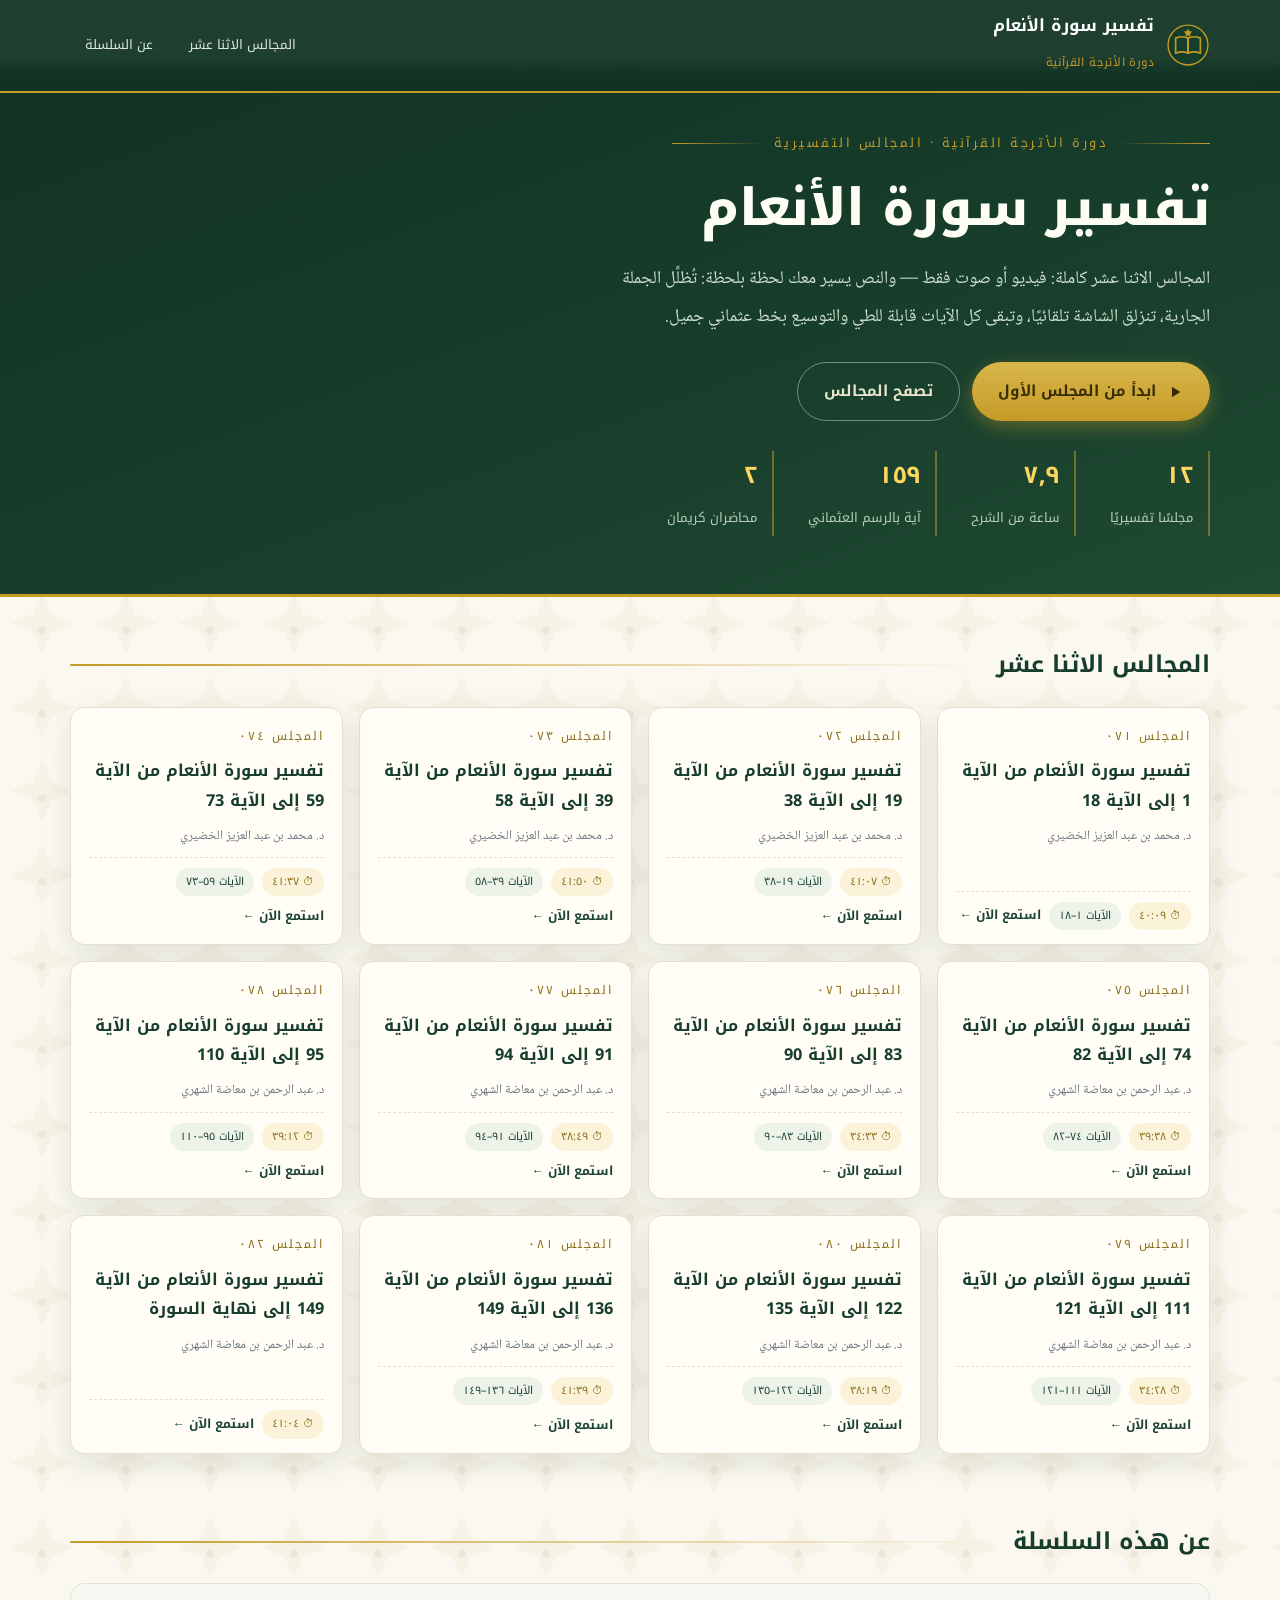
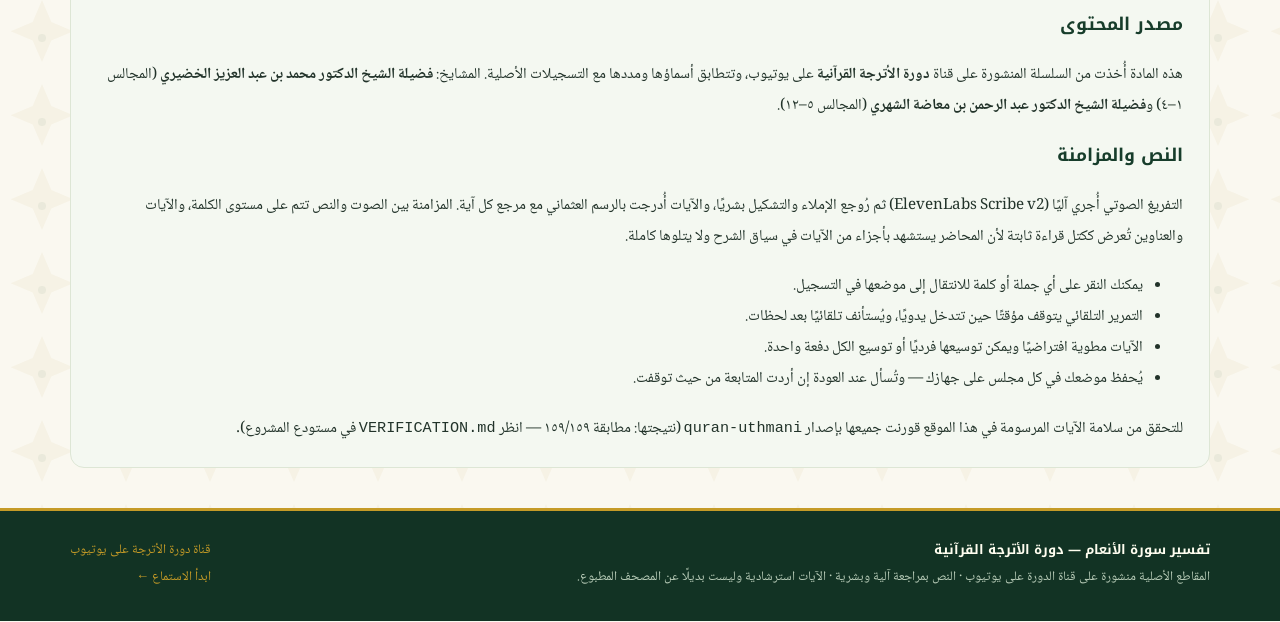
==== index.html @ 0b8e6692 "tafseer-al-anam: synced tafsir site (12 lectures, Arabic, Uthmani verses)" ====
<!DOCTYPE html>
<html lang="ar" dir="rtl">
<head>
<meta charset="UTF-8">
<meta name="viewport" content="width=device-width, initial-scale=1">
<title>تفسير سورة الأنعام | دورة الأترجة القرآنية</title>
<meta name="description" content="المجالس التفسيرية الاثنا عشر لسورة الأنعام من دورة الأترجة القرآنية: استمع وشاهد مع نص متزامن يُظلِّل الآية والجملة الجارية، وآيات قابلة للطي بالرسم العثماني.">
<link rel="icon" type="image/svg+xml" href="favicon.svg">
<link rel="preconnect" href="https://fonts.googleapis.com">
<link rel="preconnect" href="https://fonts.gstatic.com" crossorigin>
<link href="https://fonts.googleapis.com/css2?family=Amiri:wght@400;700&family=Noto+Kufi+Arabic:wght@400;500;600;700&family=Noto+Naskh+Arabic:wght@400;500;600;700&display=swap" rel="stylesheet">
<link rel="stylesheet" href="assets/css/style.css?v=3">
</head>
<body>

<header class="topbar">
  <div class="container">
    <a class="brand" href="index.html" aria-label="تفسير سورة الأنعام — الرئيسية">
      <svg viewBox="0 0 64 64" role="img" aria-hidden="true"><circle cx="32" cy="32" r="30" fill="#173d2b"/><circle cx="32" cy="32" r="29" fill="none" stroke="#c59b27" stroke-width="2"/><g fill="none" stroke="#c59b27" stroke-width="2.4" stroke-linecap="round" stroke-linejoin="round"><path d="M14 22c6-2.6 12-2.6 18 0v22c-6-2.6-12-2.6-18 0z"/><path d="M50 22c-6-2.6-12-2.6-18 0v22c6-2.6 12-2.6 18 0z"/><path d="M32 22v22"/></g><path d="M32 8l1.9 3.9 4.3.6-3.1 3 .7 4.3-3.8-2-3.8 2 .7-4.3-3.1-3 4.3-.6z" fill="#c59b27"/></svg>
      <span>
        <span class="series">تفسير سورة الأنعام</span><br>
        <span class="channel">دورة الأترجة القرآنية</span>
      </span>
    </a>
    <nav aria-label="التنقل">
      <a class="toplink" href="#lectures">المجالس الاثنا عشر</a>
      <a class="toplink hide-sm" href="#about">عن السلسلة</a>
    </nav>
  </div>
</header>

<section class="hero">
  <div class="container">
    <div class="kicker">دورة الأترجة القرآنية · المجالس التفسيرية</div>
    <h1 class="hero-title">تفسير سورة الأنعام</h1>
    <p class="hero-sub">المجالس الاثنا عشر كاملة: فيديو أو صوت فقط — والنص يسير معك لحظة بلحظة: تُظلَّل الجملة الجارية، تنزلق الشاشة تلقائيًا، وتبقى كل الآيات قابلة للطي والتوسيع بخط عثماني جميل.</p>
    <div class="hero-cta">
      <a class="btn btn-gold" href="watch.html?id=071">
        <svg width="18" height="18" viewBox="0 0 24 24" fill="currentColor" aria-hidden="true"><path d="M8 5v14l11-7z"/></svg>
        ابدأ من المجلس الأول
      </a>
      <a class="btn btn-ghost" href="#lectures">تصفح المجالس</a>
    </div>
    <div class="stats" aria-label="إحصائيات السلسلة">
      <div class="stat"><b>١٢</b><span>مجلسًا تفسيريًا</span></div>
      <div class="stat"><b>٧٫٩</b><span>ساعة من الشرح</span></div>
      <div class="stat"><b>١٥٩</b><span>آية بالرسم العثماني</span></div>
      <div class="stat"><b>٢</b><span>محاضران كريمان</span></div>
    </div>
  </div>
</section>

<main class="container">
  <div class="section-title" id="lectures"><h2>المجالس الاثنا عشر</h2><div class="rule"></div></div>
  <div class="cards" id="cards" aria-live="polite"><!-- تُملأ من index.json --></div>

  <div class="section-title" id="about"><h2>عن هذه السلسلة</h2><div class="rule"></div></div>
  <div class="about">
    <h3>مصدر المحتوى</h3>
    <p>هذه المادة أُخذت من السلسلة المنشورة على قناة <strong>دورة الأترجة القرآنية</strong> على يوتيوب، وتتطابق أسماؤها ومددها مع التسجيلات الأصلية. المشايخ: <strong>فضيلة الشيخ الدكتور محمد بن عبد العزيز الخضيري</strong> (المجالس ١–٤) و<strong>فضيلة الشيخ الدكتور عبد الرحمن بن معاضة الشهري</strong> (المجالس ٥–١٢).</p>
    <h3>النص والمزامنة</h3>
    <p>التفريغ الصوتي أُجري آليًا (ElevenLabs Scribe v2) ثم رُوجع الإملاء والتشكيل بشريًا، والآيات أُدرجت بالرسم العثماني مع مرجع كل آية. المزامنة بين الصوت والنص تتم على مستوى الكلمة، والآيات والعناوين تُعرض ككتل قراءة ثابتة لأن المحاضر يستشهد بأجزاء من الآيات في سياق الشرح ولا يتلوها كاملة.</p>
    <ul>
      <li>يمكنك النقر على أي جملة أو كلمة للانتقال إلى موضعها في التسجيل.</li>
      <li>التمرير التلقائي يتوقف مؤقتًا حين تتدخل يدويًا، ويُستأنف تلقائيًا بعد لحظات.</li>
      <li>الآيات مطوية افتراضيًا ويمكن توسيعها فرديًا أو توسيع الكل دفعة واحدة.</li>
      <li>يُحفظ موضعك في كل مجلس على جهازك — وتُسأل عند العودة إن أردت المتابعة من حيث توقفت.</li>
    </ul>
    <p style="margin-bottom:0">للتحقق من سلامة الآيات المرسومة في هذا الموقع قورنت جميعها بإصدار <code>quran-uthmani</code> (نتيجتها: مطابقة ١٥٩/١٥٩ — انظر <code>VERIFICATION.md</code> في مستودع المشروع).</p>
  </div>
</main>

<footer>
  <div class="container">
    <div>
      <div class="f-title">تفسير سورة الأنعام — دورة الأترجة القرآنية</div>
      <div>المقاطع الأصلية منشورة على قناة الدورة على يوتيوب · النص بمراجعة آلية وبشرية · الآيات استرشادية وليست بديلًا عن المصحف المطبوع.</div>
    </div>
    <div>
      <a href="https://www.youtube.com/results?search_query=%D8%AF%D9%88%D8%B1%D8%A9+%D8%A7%D9%84%D8%A3%D8%AA%D8%B1%D8%AC%D8%A9+%D8%A7%D9%84%D9%82%D8%B1%D8%A2%D9%86%D9%8A%D8%A9" rel="noopener" target="_blank">قناة دورة الأترجة على يوتيوب</a><br>
      <a href="watch.html?id=071">ابدأ الاستماع ←</a>
    </div>
  </div>
</footer>

<script src="assets/js/common.js"></script>
<script src="assets/js/home.js"></script>
</body>
</html>
---- assets/css/style.css ----
/* ====== تفسير سورة الأنعام — نظام الألوان والطباعة ====== */
:root {
  --green-900: #123324;
  --green-800: #173d2b;
  --green-700: #1b4332;
  --green-600: #2d5a3d;
  --green-100: #eef3ea;
  --green-50:  #f4f8f1;
  --gold:      #b8860b;
  --gold-2:    #c59b27;
  --gold-soft: #fbf3d9;
  --gold-ink:  #8a6d1a;
  --cream:     #faf8f0;
  --card:      #fffdf6;
  --ink:       #22332a;
  --muted:     #6b7680;
  --line:      #e3e0d2;
  --shadow:    0 10px 30px rgba(18, 51, 36, .10);
  --radius:    14px;
  --font-quran: "Amiri", "Noto Naskh Arabic", serif;
  --font-body:  "Noto Naskh Arabic", "Amiri", serif;
  --font-ui:    "Noto Kufi Arabic", "Noto Naskh Arabic", sans-serif;
}

* { box-sizing: border-box; }
[hidden] { display: none !important; }
html { scroll-behavior: smooth; }
@media (prefers-reduced-motion: reduce) { html { scroll-behavior: auto; } }

body {
  margin: 0;
  font-family: var(--font-body);
  font-size: 1.08rem;
  line-height: 2.05;
  color: var(--ink);
  background: var(--cream);
  background-image:
    radial-gradient(circle at 12% 18%, rgba(184,134,11,.055) 0 90px, transparent 91px),
    radial-gradient(circle at 88% 12%, rgba(27,67,50,.05) 0 120px, transparent 121px),
    url("data:image/svg+xml,%3Csvg xmlns='http://www.w3.org/2000/svg' width='84' height='84'%3E%3Cpath fill='%23b8860b' fill-opacity='0.05' d='M42 4l9.3 22 22 9.3-22 9.3L42 66l-9.3-21.4-22-9.3 22-9.3z'/%3E%3Ccircle cx='42' cy='42' r='4' fill='%231b4332' fill-opacity='0.06'/%3E%3C/svg%3E");
}

::selection { background: rgba(197,155,39,.35); }
:focus-visible { outline: 3px solid var(--gold-2); outline-offset: 2px; border-radius: 4px; }

.container { max-width: 1180px; margin-inline: auto; padding-inline: 20px; }
.container-narrow { max-width: 900px; margin-inline: auto; padding-inline: 20px; }

/* ====== الشريط العلوي ====== */
.topbar {
  position: fixed; top: 0; left: 0; right: 0; z-index: 50;
  background: rgba(18,51,36,.94); backdrop-filter: blur(8px);
  color: #f5f3e7;
  border-bottom: 2px solid var(--gold-2);
}
body { padding-top: 66px; }
.topbar .container { display: flex; align-items: center; gap: 14px; padding-block: 10px; }
.brand { display: flex; align-items: center; gap: 12px; text-decoration: none; color: inherit; min-width: 0; }
.brand svg { width: 44px; height: 44px; flex: 0 0 auto; }
.brand .series { font-family: var(--font-ui); font-weight: 700; font-size: 1.05rem; color: #fff; line-height: 1.4; white-space: nowrap; overflow: hidden; text-overflow: ellipsis; }
.brand .channel { font-family: var(--font-ui); font-size: .72rem; color: var(--gold-2); letter-spacing: .4px; }
.topbar nav { margin-inline-start: auto; display: flex; gap: 6px; align-items: center; }
.toplink { color: #dce8dc; text-decoration: none; font-family: var(--font-ui); font-size: .82rem; padding: 8px 14px; border-radius: 999px; border: 1px solid transparent; transition: .2s; }
.toplink:hover { color: #fff; border-color: rgba(255,255,255,.35); background: rgba(255,255,255,.08); }

/* ====== الصفحة الرئيسية ====== */
.hero {
  background: linear-gradient(160deg, var(--green-900) 0%, var(--green-800) 55%, #1f4a33 100%);
  color: #f3efe0;
  border-bottom: 3px solid var(--gold-2);
  overflow: hidden;
}
.hero .container { padding-block: 64px 58px; position: relative; }
.kicker { font-family: var(--font-ui); color: var(--gold-2); font-size: .8rem; letter-spacing: 2.5px; margin-bottom: 14px; display: flex; align-items: center; gap: 12px; }
.kicker::before, .kicker::after { content: ""; height: 1px; background: linear-gradient(90deg, transparent, var(--gold-2)); flex: 1; max-width: 90px; }
.kicker::after { background: linear-gradient(270deg, transparent, var(--gold-2)); }
h1.hero-title { font-family: var(--font-ui); font-weight: 800; font-size: clamp(2rem, 5vw, 3.2rem); line-height: 1.5; margin: 0 0 14px; color: #fffef5; }
.hero-sub { font-size: 1.12rem; color: #cfe0cf; max-width: 60ch; margin: 0 0 26px; line-height: 2.1; }
.hero-cta { display: flex; gap: 12px; flex-wrap: wrap; margin-bottom: 30px; }
.btn { font-family: var(--font-ui); cursor: pointer; border: none; border-radius: 999px; padding: 13px 26px; font-size: .95rem; font-weight: 700; text-decoration: none; display: inline-flex; align-items: center; gap: 10px; transition: transform .15s, box-shadow .15s, background .15s; }
.btn:active { transform: scale(.97); }
.btn-gold { background: linear-gradient(180deg, #d8b64a, var(--gold-2)); color: #3a2c05; box-shadow: 0 6px 18px rgba(197,155,39,.4); }
.btn-gold:hover { background: linear-gradient(180deg, #e5c968, #d4ab35); }
.btn-ghost { background: transparent; color: #e8e4cd; border: 1px solid rgba(255,255,255,.4); }
.btn-ghost:hover { background: rgba(255,255,255,.1); }
.stats { display: flex; gap: 34px; flex-wrap: wrap; }
.stat { border-inline-start: 2px solid rgba(197,155,39,.5); padding-inline-start: 14px; }
.stat b { display: block; font-family: var(--font-ui); font-size: 1.5rem; color: #ffd75e; }
.stat span { font-size: .82rem; color: #b9cdb9; font-family: var(--font-ui); }

.section-title { display: flex; align-items: center; gap: 14px; margin: 44px 0 18px; }
.section-title h2 { font-family: var(--font-ui); font-size: 1.45rem; color: var(--green-800); margin: 0; white-space: nowrap; }
.section-title .rule { flex: 1; height: 2px; background: linear-gradient(90deg, var(--gold-2), transparent); border-radius: 2px; }

.cards { display: grid; grid-template-columns: repeat(auto-fill, minmax(272px, 1fr)); gap: 16px; padding-bottom: 20px; }
.card { background: var(--card); border: 1px solid var(--line); border-radius: var(--radius); padding: 16px 18px 14px; box-shadow: var(--shadow); display: flex; flex-direction: column; gap: 8px; text-decoration: none; color: inherit; transition: transform .18s, box-shadow .18s, border-color .18s; position: relative; overflow: hidden; }
.card::after { content: ""; position: absolute; inset-inline-start: 0; top: 0; bottom: 0; width: 5px; background: linear-gradient(180deg, var(--green-700), var(--gold-2)); opacity: 0; transition: .18s; }
.card:hover { transform: translateY(-4px); border-color: var(--gold-2); box-shadow: 0 18px 40px rgba(18,51,36,.18); }
.card:hover::after { opacity: 1; }
.card .num { font-family: var(--font-ui); font-size: .75rem; color: var(--gold-ink); letter-spacing: 2px; }
.card h3 { font-family: var(--font-ui); font-size: 1.02rem; line-height: 1.8; margin: 0; color: var(--green-800); font-weight: 700; }
.card .speaker { font-size: .8rem; color: var(--muted); }
.card .meta { display: flex; gap: 8px; align-items: center; flex-wrap: wrap; margin-top: auto; padding-top: 10px; border-top: 1px dashed var(--line); }
.chip { font-family: var(--font-ui); font-size: .68rem; color: var(--green-700); background: var(--green-100); border-radius: 999px; padding: 3px 10px; }
.chip.gold { color: var(--gold-ink); background: var(--gold-soft); }
.play-hint { font-family: var(--font-ui); font-size: .78rem; color: var(--green-700); font-weight: 700; display: flex; align-items: center; gap: 6px; }
.card:hover .play-hint { color: var(--gold-ink); }

.about { background: var(--green-50); border: 1px solid #dde6d5; border-radius: var(--radius); padding: 22px 26px; margin-bottom: 40px; }
.about h3 { font-family: var(--font-ui); color: var(--green-800); margin-top: 0; font-size: 1.1rem; }
.about p, .about li { font-size: .95rem; }
.about a { color: var(--green-700); font-weight: 700; }

/* ====== صفحة المشاهدة ====== */
.watch-grid { display: grid; grid-template-columns: minmax(0, 1fr) 380px; gap: 22px; padding-block: 22px 60px; align-items: start; }
@media (max-width: 1080px) { .watch-grid { grid-template-columns: 1fr; } }

.player-col { position: sticky; top: 74px; display: flex; flex-direction: column; gap: 14px; }
@media (max-width: 1080px) { .player-col { position: static; order: -1; } }

.player-card { background: var(--green-900); border-radius: var(--radius); overflow: hidden; box-shadow: var(--shadow); border: 1px solid rgba(197,155,39,.4); }
.video-frame { position: relative; aspect-ratio: 16 / 9; background: #000; }
.video-frame iframe, .video-frame > div { position: absolute; inset: 0; width: 100%; height: 100%; border: 0; }

.mode-tabs { display: flex; gap: 6px; padding: 10px 12px; background: rgba(0,0,0,.25); border-bottom: 1px solid rgba(197,155,39,.35); }
.mode-tab { font-family: var(--font-ui); cursor: pointer; font-size: .8rem; border: none; border-radius: 8px; padding: 7px 16px; background: transparent; color: #b9cdb9; transition: .15s; display: inline-flex; align-items: center; gap: 8px; }
.mode-tab[aria-selected="true"] { background: var(--gold-2); color: #241a04; font-weight: 700; }

.audio-art { padding: 26px 22px 18px; text-align: center; color: #f3efe0; }
.audio-art .emblem { width: 92px; height: 92px; margin: 0 auto 12px; }
.audio-art .lec-num { font-family: var(--font-ui); color: var(--gold-2); letter-spacing: 3px; font-size: .75rem; }
.audio-art h2 { font-family: var(--font-ui); font-size: 1.05rem; line-height: 1.9; margin: 6px 0 14px; color: #fffef0; font-weight: 700; }
.audio-art .speaker { color: #b9cdb9; font-size: .85rem; margin-bottom: 14px; }
audio { width: 100%; accent-color: var(--gold-2); }
.player-meta { display: flex; justify-content: space-between; gap: 10px; padding: 12px 16px; color: #cfe0cf; font-family: var(--font-ui); font-size: .75rem; border-top: 1px solid rgba(255,255,255,.08); flex-wrap: wrap; }
.player-meta a { color: var(--gold-2); text-decoration: none; }
.player-meta a:hover { text-decoration: underline; }

.progress-wrap { display: flex; align-items: center; gap: 10px; padding: 10px 16px 14px; background: rgba(0,0,0,.25); }
.time-label { font-family: var(--font-ui); font-size: .72rem; color: #ffd75e; min-width: 46px; text-align: center; font-variant-numeric: tabular-nums; }
.progress { position: relative; flex: 1; height: 6px; background: rgba(255,255,255,.18); border-radius: 999px; cursor: pointer; overflow: hidden; }
.progress-fill { position: absolute; inset-inline-start: 0; top: 0; bottom: 0; width: 0%; background: linear-gradient(90deg, var(--gold-2), #ffd75e); border-radius: 999px; transition: width .25s linear; }

.controls-bar { display: flex; align-items: center; gap: 10px; flex-wrap: wrap; }
.switch { display: inline-flex; align-items: center; gap: 10px; font-family: var(--font-ui); font-size: .78rem; color: var(--green-800); background: var(--card); border: 1px solid var(--line); padding: 8px 14px; border-radius: 999px; cursor: pointer; user-select: none; }
.switch input { accent-color: var(--green-700); width: 16px; height: 16px; cursor: pointer; }
.small-btn { font-family: var(--font-ui); font-size: .75rem; border: 1px solid var(--line); background: var(--card); color: var(--green-800); border-radius: 8px; padding: 8px 12px; cursor: pointer; transition: .15s; display: inline-flex; align-items: center; gap: 6px; }
.small-btn:hover { border-color: var(--green-700); color: var(--green-700); }
.lec-nav { display: flex; gap: 8px; margin-inline-start: auto; }
.lec-nav .small-btn:disabled { opacity: .4; cursor: default; }

.jump-row { display: flex; align-items: center; gap: 10px; }
.jump-row label { font-family: var(--font-ui); font-size: .75rem; color: var(--muted); white-space: nowrap; }
.jump-row select { flex: 1; font-family: var(--font-ui); padding: 9px 10px; border-radius: 8px; border: 1px solid var(--line); background: var(--card); color: var(--green-800); font-size: .8rem; }

/* ====== منطقة النص ====== */
.lecture-head { border-bottom: 2px solid var(--gold-2); padding-bottom: 14px; margin-bottom: 18px; }
.lecture-head .series-label { font-family: var(--font-ui); font-size: .72rem; color: var(--gold-ink); letter-spacing: 2px; }
.lecture-head h1 { font-family: var(--font-ui); font-size: 1.45rem; color: var(--green-800); margin: 6px 0 10px; line-height: 1.8; text-wrap: balance; }
.meta-chips { display: flex; gap: 8px; flex-wrap: wrap; }

.transcript { display: flex; flex-direction: column; gap: 10px; }

.seg {
  position: relative;
  margin: 0;
  padding: 10px 16px;
  border-radius: 12px;
  border: 1px solid transparent;
  font-size: 1.13rem;
  line-height: 2.25;
  cursor: pointer;
  transition: background .35s, border-color .35s, box-shadow .35s;
}
.seg:hover { background: rgba(197,155,39,.07); }
.seg.active { background: linear-gradient(180deg, #fffdf0, var(--gold-soft)); border-color: rgba(197,155,39,.55); box-shadow: 0 4px 18px rgba(184,134,11,.18); }
.seg.active::before { content: ""; position: absolute; top: 12px; bottom: 12px; inset-inline-start: 6px; width: 4px; border-radius: 4px; background: var(--gold-2); }

.w { border-radius: 4px; transition: color .25s, background .25s; padding: 0 1px; }
.w.spoken { color: var(--gold-ink); }
.w.current { background: rgba(197,155,39,.35); color: #3a2c05; }
.seg.active .w { color: var(--green-800); }
.seg.active .w.spoken { color: var(--gold-ink); }

/* ====== آية قرآنية قابلة للطي ====== */
.verse { border: 1px solid var(--gold-2); background: linear-gradient(180deg, #fffdf4, #f7faf0); border-radius: var(--radius); overflow: hidden; box-shadow: 0 4px 14px rgba(184,134,11,.12); }
.verse-toggle { width: 100%; display: flex; align-items: center; gap: 12px; background: transparent; border: none; cursor: pointer; padding: 12px 16px; text-align: start; font-family: var(--font-ui); color: var(--green-800); }
.verse-toggle .ornament { color: var(--gold); font-size: 1.15rem; }
.verse-toggle .vt-title { font-size: .82rem; font-weight: 700; }
.verse-toggle .vt-ref { margin-inline-start: auto; font-size: .72rem; color: var(--gold-ink); background: var(--gold-soft); border-radius: 999px; padding: 2px 12px; }
.verse-toggle .chevron { transition: transform .3s; color: var(--gold-ink); }
.verse.open .verse-toggle .chevron { transform: rotate(180deg); }
.verse-body { display: grid; grid-template-rows: 0fr; transition: grid-template-rows .35s ease; }
.verse.open .verse-body { grid-template-rows: 1fr; }
.verse-body-inner { overflow: hidden; }
.verse-text { font-family: var(--font-quran); font-size: 1.32rem; line-height: 2.6; text-align: center; color: var(--green-800); padding: 6px 22px 4px; margin: 0; }
.verse-ref { text-align: center; font-family: var(--font-ui); font-size: .72rem; color: var(--gold-ink); padding: 0 0 14px; }

/* ====== عناوين الأقسام ====== */
.h-divider { display: flex; align-items: center; gap: 12px; margin: 16px 4px 2px; }
.h-divider::before, .h-divider::after { content: ""; flex: 1; height: 1px; background: linear-gradient(90deg, transparent, var(--gold-2), transparent); }
.h-divider span { font-family: var(--font-ui); font-size: .8rem; font-weight: 700; color: var(--green-700); background: var(--green-100); border: 1px solid #dfe7d6; padding: 5px 16px; border-radius: 999px; white-space: nowrap; }

/* ====== الزر العائم للمتابعة ====== */
.follow-fab { position: fixed; bottom: 26px; left: 50%; transform: translate(-50%, 12px); z-index: 60; opacity: 0; pointer-events: none; transition: .25s; font-family: var(--font-ui); border: none; cursor: pointer; background: var(--green-800); color: #ffe9a8; padding: 12px 22px; border-radius: 999px; font-size: .85rem; box-shadow: 0 10px 30px rgba(0,0,0,.35); display: flex; align-items: center; gap: 10px; }
.follow-fab.show { opacity: 1; pointer-events: auto; transform: translate(-50%, 0); }

/* ====== شريط المتابعة من موضع سابق ====== */
.resume-toast { position: fixed; bottom: 26px; inset-inline-end: 22px; z-index: 60; background: var(--green-900); color: #f3efe0; border-radius: 12px; padding: 12px 16px; display: flex; gap: 12px; align-items: center; flex-wrap: wrap; box-shadow: var(--shadow); font-family: var(--font-ui); font-size: .8rem; border: 1px solid rgba(197,155,39,.5); min-width: 260px; max-width: min(92vw, 360px); }
@media (max-width: 640px) { .resume-toast { inset-inline-end: 10px; inset-inline-start: 10px; min-width: 0; max-width: none; } }
.resume-toast button { border: none; border-radius: 8px; padding: 7px 12px; cursor: pointer; font-family: var(--font-ui); font-size: .75rem; font-weight: 700; }
.resume-toast .primary { background: var(--gold-2); color: #241a04; }
.resume-toast .ghost { background: transparent; color: #cfe0cf; border: 1px solid rgba(255,255,255,.3); }

/* ====== بطاقة نهاية المحاضرة ====== */
.end-card { text-align: center; border: 1px dashed var(--gold-2); border-radius: var(--radius); padding: 26px 18px; background: #fffdf4; margin-top: 8px; }
.end-card h3 { font-family: var(--font-ui); color: var(--green-800); margin: 0 0 6px; }
.end-card p { color: var(--muted); font-size: .9rem; margin-top: 0; }

/* ====== التذييل ====== */
footer { background: var(--green-900); color: #b9cdb9; font-size: .82rem; padding: 26px 0 30px; border-top: 3px solid var(--gold-2); }
footer .container { display: flex; justify-content: space-between; gap: 20px; flex-wrap: wrap; }
footer a { color: var(--gold-2); text-decoration: none; }
footer a:hover { text-decoration: underline; }
footer .f-title { font-family: var(--font-ui); color: #fffef0; font-weight: 700; }

/* ====== الطباعة ====== */
@media print {
  body { background: #fff; font-size: 12pt; }
  .topbar, .player-col, .controls-bar, .jump-row, .follow-fab, .resume-toast, footer, .verse-toggle .chevron { display: none !important; }
  .watch-grid { display: block; padding: 0; }
  .seg { break-inside: avoid; border: none; box-shadow: none; }
  .verse { break-inside: avoid; border: 1px solid #999; }
  .verse-body { grid-template-rows: 1fr !important; }
  .verse-body-inner { overflow: visible; }
}

@media (max-width: 640px) {
  body { font-size: 1rem; }
  .seg { padding: 8px 10px; font-size: 1.02rem; }
  .topbar .toplink.hide-sm { display: none; }
  .brand .series { font-size: .85rem; }
  .lecture-head h1 { font-size: 1.12rem; }
  .verse-text { font-size: 1.08rem; }
}
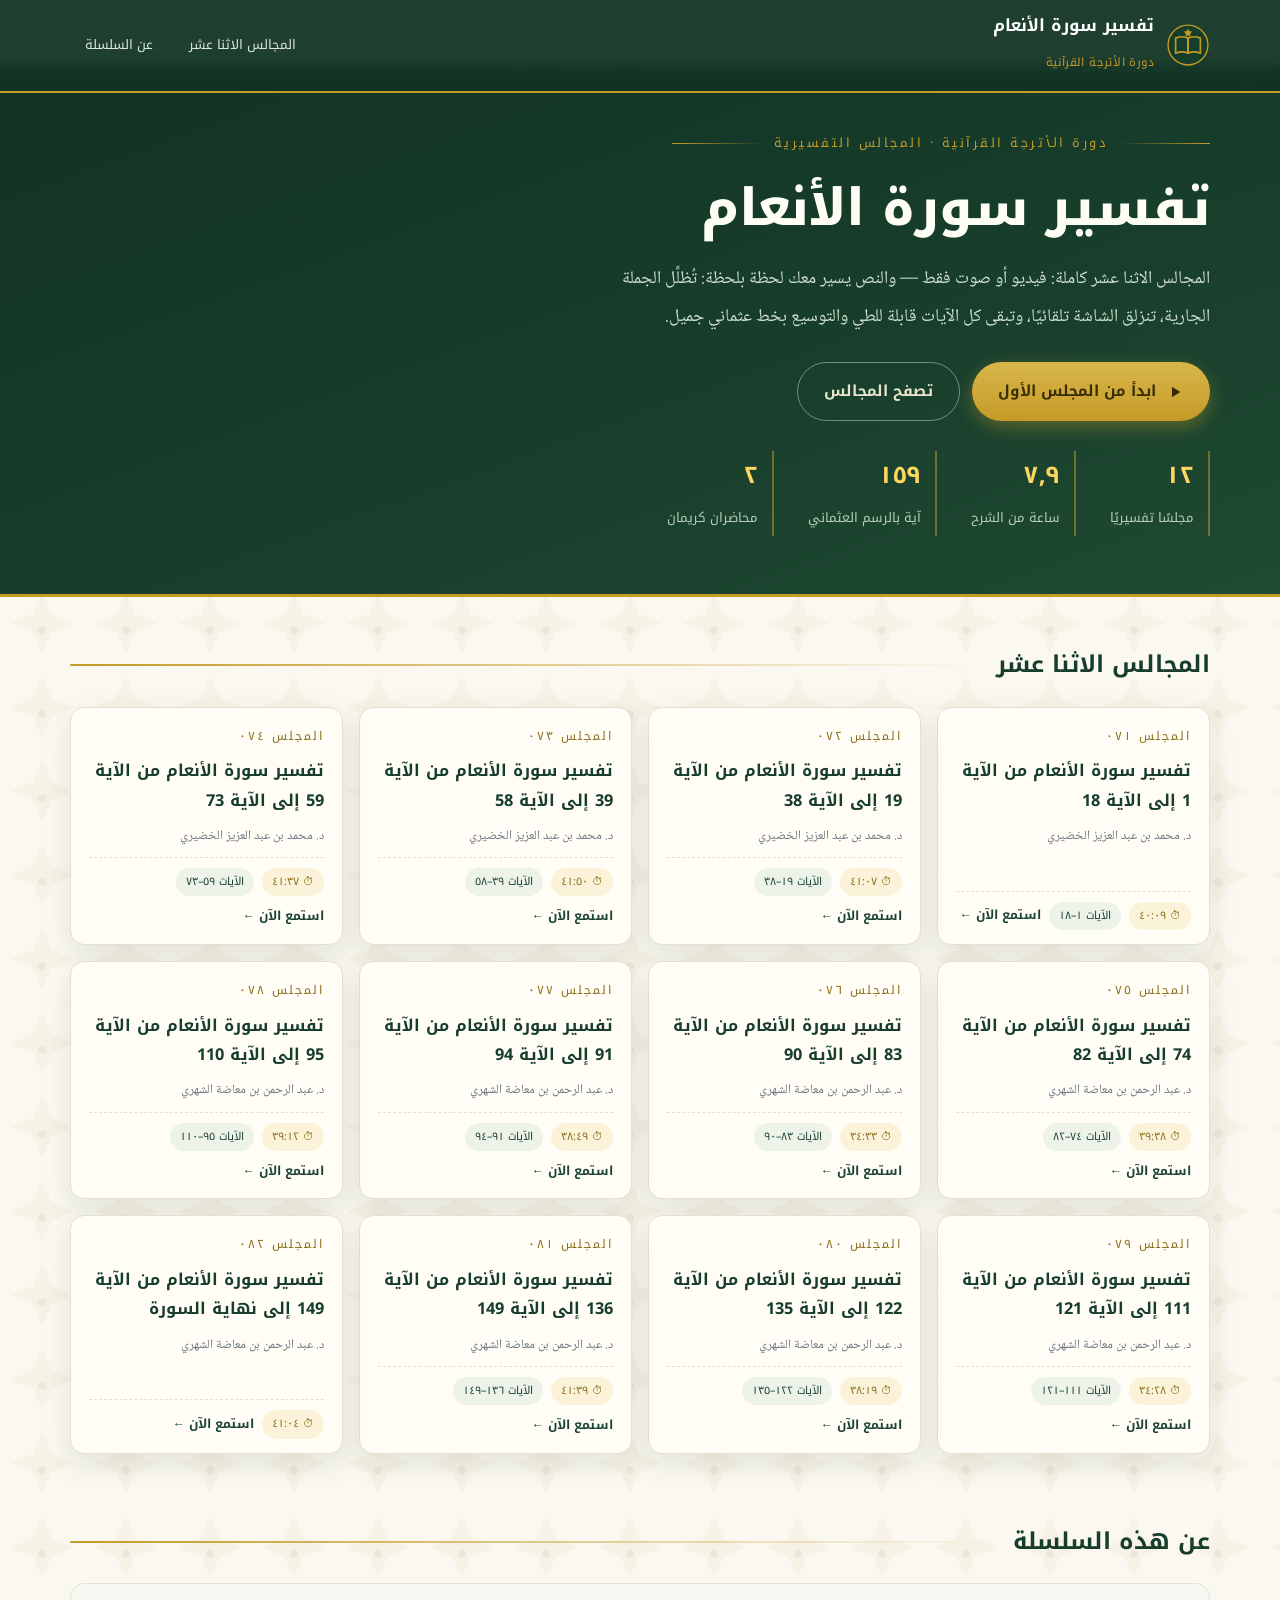
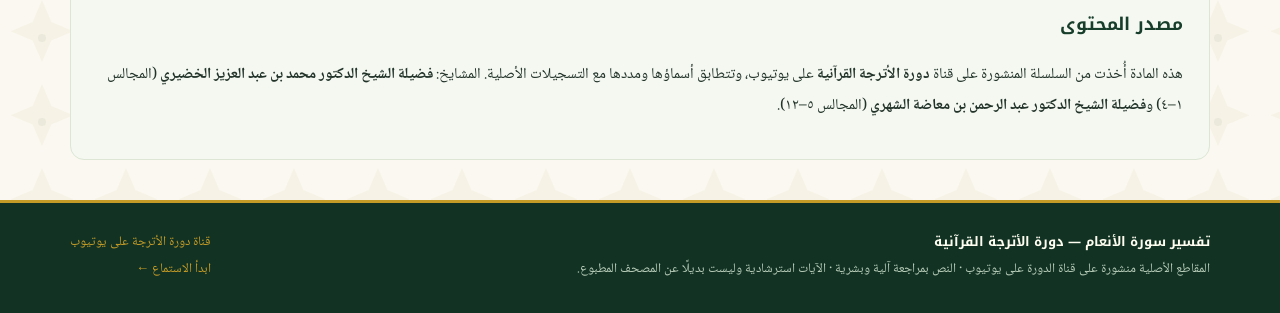
==== commit b8a1df09: "polish: student-facing about, README with usage and pipeline" ====
--- a/index.html
+++ b/index.html
@@ -58,15 +58,6 @@
   <div class="about">
     <h3>مصدر المحتوى</h3>
     <p>هذه المادة أُخذت من السلسلة المنشورة على قناة <strong>دورة الأترجة القرآنية</strong> على يوتيوب، وتتطابق أسماؤها ومددها مع التسجيلات الأصلية. المشايخ: <strong>فضيلة الشيخ الدكتور محمد بن عبد العزيز الخضيري</strong> (المجالس ١–٤) و<strong>فضيلة الشيخ الدكتور عبد الرحمن بن معاضة الشهري</strong> (المجالس ٥–١٢).</p>
-    <h3>النص والمزامنة</h3>
-    <p>التفريغ الصوتي أُجري آليًا (ElevenLabs Scribe v2) ثم رُوجع الإملاء والتشكيل بشريًا، والآيات أُدرجت بالرسم العثماني مع مرجع كل آية. المزامنة بين الصوت والنص تتم على مستوى الكلمة، والآيات والعناوين تُعرض ككتل قراءة ثابتة لأن المحاضر يستشهد بأجزاء من الآيات في سياق الشرح ولا يتلوها كاملة.</p>
-    <ul>
-      <li>يمكنك النقر على أي جملة أو كلمة للانتقال إلى موضعها في التسجيل.</li>
-      <li>التمرير التلقائي يتوقف مؤقتًا حين تتدخل يدويًا، ويُستأنف تلقائيًا بعد لحظات.</li>
-      <li>الآيات مطوية افتراضيًا ويمكن توسيعها فرديًا أو توسيع الكل دفعة واحدة.</li>
-      <li>يُحفظ موضعك في كل مجلس على جهازك — وتُسأل عند العودة إن أردت المتابعة من حيث توقفت.</li>
-    </ul>
-    <p style="margin-bottom:0">للتحقق من سلامة الآيات المرسومة في هذا الموقع قورنت جميعها بإصدار <code>quran-uthmani</code> (نتيجتها: مطابقة ١٥٩/١٥٩ — انظر <code>VERIFICATION.md</code> في مستودع المشروع).</p>
   </div>
 </main>
 
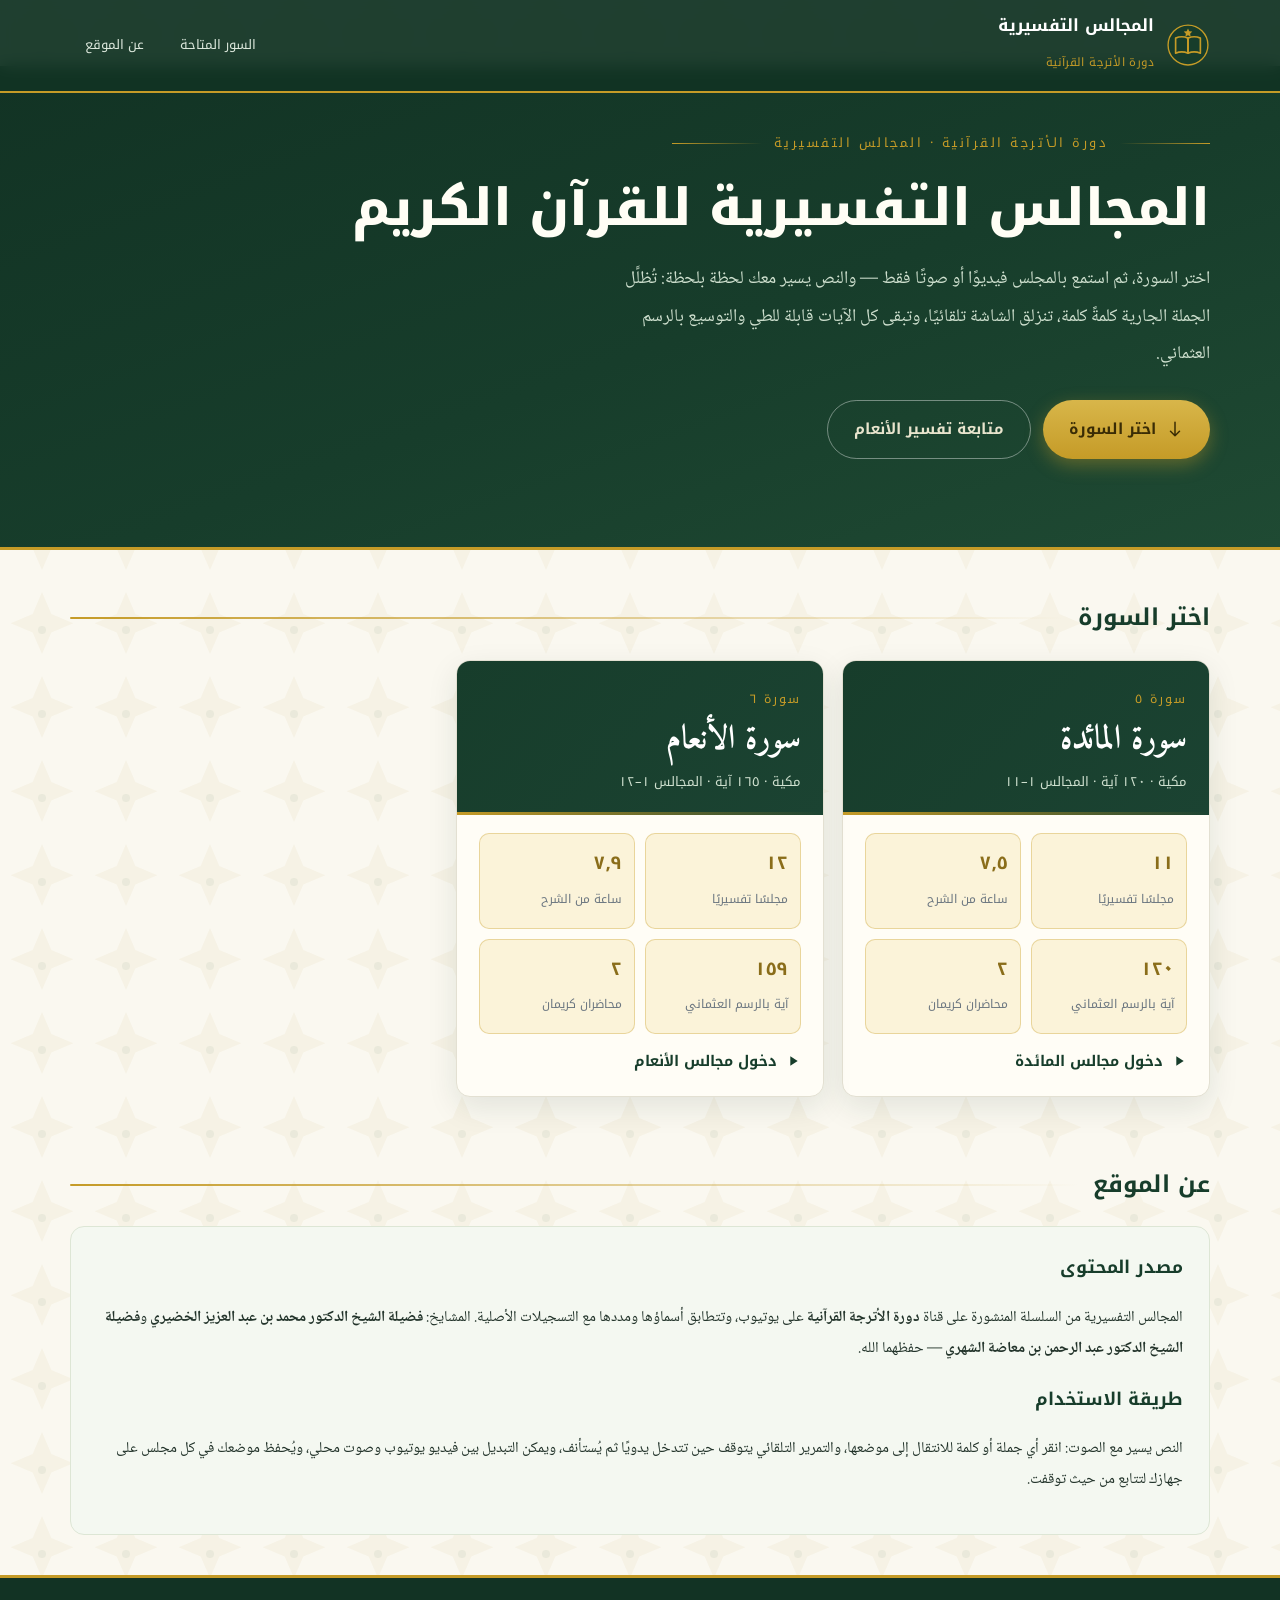
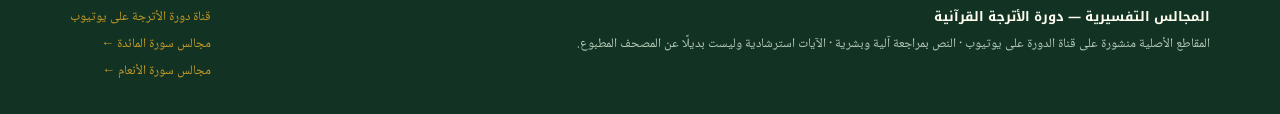
==== commit 46f68b65: "maidah: PDF downloads, end-card removal, mobile polish, README update" ====
--- a/index.html
+++ b/index.html
@@ -3,28 +3,45 @@
 <head>
 <meta charset="UTF-8">
 <meta name="viewport" content="width=device-width, initial-scale=1">
-<title>تفسير سورة الأنعام | دورة الأترجة القرآنية</title>
-<meta name="description" content="المجالس التفسيرية الاثنا عشر لسورة الأنعام من دورة الأترجة القرآنية: استمع وشاهد مع نص متزامن يُظلِّل الآية والجملة الجارية، وآيات قابلة للطي بالرسم العثماني.">
+<title>المجالس التفسيرية | دورة الأترجة القرآنية</title>
+<meta name="description" content="مجالس تفسير القرآن الكريم من دورة الأترجة القرآنية بنص متزامن كلمةً كلمة: اختر السورة — المائدة أو الأنعام — واستمع بالمجلس مع آيات بالرسم العثماني قابلة للطي.">
 <link rel="icon" type="image/svg+xml" href="favicon.svg">
 <link rel="preconnect" href="https://fonts.googleapis.com">
 <link rel="preconnect" href="https://fonts.gstatic.com" crossorigin>
 <link href="https://fonts.googleapis.com/css2?family=Amiri:wght@400;700&family=Noto+Kufi+Arabic:wght@400;500;600;700&family=Noto+Naskh+Arabic:wght@400;500;600;700&display=swap" rel="stylesheet">
-<link rel="stylesheet" href="assets/css/style.css?v=3">
+<link rel="stylesheet" href="assets/css/style.css?v=8">
+<style>
+  .sura-grid { display: grid; grid-template-columns: repeat(auto-fill, minmax(300px, 1fr)); gap: 18px; padding-bottom: 20px; }
+  .sura-card { background: var(--card); border: 1px solid var(--line); border-radius: var(--radius); overflow: hidden; text-decoration: none; color: inherit; display: flex; flex-direction: column; transition: transform .18s, box-shadow .18s, border-color .18s; box-shadow: var(--shadow); }
+  .sura-card:hover { transform: translateY(-4px); border-color: var(--gold-2); box-shadow: 0 18px 40px rgba(18,51,36,.18); }
+  .sura-head { background: linear-gradient(135deg, var(--green-800), var(--green-700)); color: #fff; padding: 26px 22px 20px; position: relative; }
+  .sura-head::after { content: ""; position: absolute; inset-inline-start: 0; bottom: 0; width: 100%; height: 3px; background: linear-gradient(90deg, var(--gold-2), transparent); }
+  .sura-num { font-family: var(--font-ui); font-size: .78rem; color: var(--gold-2); letter-spacing: 2px; margin-bottom: 8px; }
+  .sura-name { font-family: var(--font-amiri, Amiri); font-size: 2.1rem; font-weight: 700; line-height: 1.2; }
+  .sura-sub { font-family: var(--font-ui); font-size: .82rem; color: #cfe0cf; margin-top: 8px; }
+  .sura-body { padding: 18px 22px 20px; display: flex; flex-direction: column; gap: 12px; flex: 1; }
+  .sura-stats { display: grid; grid-template-columns: repeat(2, 1fr); gap: 10px; }
+  .sura-stat { background: var(--gold-soft); border: 1px solid rgba(197,155,39,.35); border-radius: 10px; padding: 10px 12px; }
+  .sura-stat b { display: block; font-family: var(--font-ui); font-size: 1.15rem; color: var(--gold-ink); }
+  .sura-stat span { font-size: .75rem; color: var(--muted); font-family: var(--font-ui); }
+  .sura-cta { margin-top: auto; font-family: var(--font-ui); font-weight: 700; color: var(--green-800); font-size: .92rem; display: flex; align-items: center; gap: 8px; }
+  .sura-cta svg { flex: 0 0 auto; }
+</style>
 </head>
 <body>
 
 <header class="topbar">
   <div class="container">
-    <a class="brand" href="index.html" aria-label="تفسير سورة الأنعام — الرئيسية">
+    <a class="brand" href="index.html" aria-label="المجالس التفسيرية — الرئيسية">
       <svg viewBox="0 0 64 64" role="img" aria-hidden="true"><circle cx="32" cy="32" r="30" fill="#173d2b"/><circle cx="32" cy="32" r="29" fill="none" stroke="#c59b27" stroke-width="2"/><g fill="none" stroke="#c59b27" stroke-width="2.4" stroke-linecap="round" stroke-linejoin="round"><path d="M14 22c6-2.6 12-2.6 18 0v22c-6-2.6-12-2.6-18 0z"/><path d="M50 22c-6-2.6-12-2.6-18 0v22c6-2.6 12-2.6 18 0z"/><path d="M32 22v22"/></g><path d="M32 8l1.9 3.9 4.3.6-3.1 3 .7 4.3-3.8-2-3.8 2 .7-4.3-3.1-3 4.3-.6z" fill="#c59b27"/></svg>
       <span>
-        <span class="series">تفسير سورة الأنعام</span><br>
+        <span class="series">المجالس التفسيرية</span><br>
         <span class="channel">دورة الأترجة القرآنية</span>
       </span>
     </a>
     <nav aria-label="التنقل">
-      <a class="toplink" href="#lectures">المجالس الاثنا عشر</a>
-      <a class="toplink hide-sm" href="#about">عن السلسلة</a>
+      <a class="toplink hide-sm" href="#suras">السور المتاحة</a>
+      <a class="toplink hide-sm" href="#about">عن الموقع</a>
     </nav>
   </div>
 </header>
@@ -32,49 +49,87 @@
 <section class="hero">
   <div class="container">
     <div class="kicker">دورة الأترجة القرآنية · المجالس التفسيرية</div>
-    <h1 class="hero-title">تفسير سورة الأنعام</h1>
-    <p class="hero-sub">المجالس الاثنا عشر كاملة: فيديو أو صوت فقط — والنص يسير معك لحظة بلحظة: تُظلَّل الجملة الجارية، تنزلق الشاشة تلقائيًا، وتبقى كل الآيات قابلة للطي والتوسيع بخط عثماني جميل.</p>
+    <h1 class="hero-title">المجالس التفسيرية للقرآن الكريم</h1>
+    <p class="hero-sub">اختر السورة، ثم استمع بالمجلس فيديوًا أو صوتًا فقط — والنص يسير معك لحظة بلحظة: تُظلَّل الجملة الجارية كلمةً كلمة، تنزلق الشاشة تلقائيًا، وتبقى كل الآيات قابلة للطي والتوسيع بالرسم العثماني.</p>
     <div class="hero-cta">
-      <a class="btn btn-gold" href="watch.html?id=071">
-        <svg width="18" height="18" viewBox="0 0 24 24" fill="currentColor" aria-hidden="true"><path d="M8 5v14l11-7z"/></svg>
-        ابدأ من المجلس الأول
+      <a class="btn btn-gold" href="#suras">
+        <svg width="18" height="18" viewBox="0 0 24 24" fill="currentColor" aria-hidden="true"><path d="M12 3v18m0 0l-6-6m6 6l6-6" stroke="currentColor" stroke-width="2" fill="none" stroke-linecap="round" stroke-linejoin="round"/></svg>
+        اختر السورة
       </a>
-      <a class="btn btn-ghost" href="#lectures">تصفح المجالس</a>
-    </div>
-    <div class="stats" aria-label="إحصائيات السلسلة">
-      <div class="stat"><b>١٢</b><span>مجلسًا تفسيريًا</span></div>
-      <div class="stat"><b>٧٫٩</b><span>ساعة من الشرح</span></div>
-      <div class="stat"><b>١٥٩</b><span>آية بالرسم العثماني</span></div>
-      <div class="stat"><b>٢</b><span>محاضران كريمان</span></div>
+      <a class="btn btn-ghost" href="watch.html?id=071">متابعة تفسير الأنعام</a>
     </div>
   </div>
 </section>
 
 <main class="container">
-  <div class="section-title" id="lectures"><h2>المجالس الاثنا عشر</h2><div class="rule"></div></div>
-  <div class="cards" id="cards" aria-live="polite"><!-- تُملأ من index.json --></div>
+  <div class="section-title" id="suras"><h2>اختر السورة</h2><div class="rule"></div></div>
+  <div class="sura-grid">
 
-  <div class="section-title" id="about"><h2>عن هذه السلسلة</h2><div class="rule"></div></div>
+    <a class="sura-card" href="maidah.html" aria-label="مجالس تفسير سورة المائدة">
+      <div class="sura-head">
+        <div class="sura-num">سورة ٥</div>
+        <div class="sura-name">سورة المائدة</div>
+        <div class="sura-sub">مكية · ١٢٠ آية · المجالس ١–١١</div>
+      </div>
+      <div class="sura-body">
+        <div class="sura-stats">
+          <div class="sura-stat"><b>١١</b><span>مجلسًا تفسيريًا</span></div>
+          <div class="sura-stat"><b>٧٫٥</b><span>ساعة من الشرح</span></div>
+          <div class="sura-stat"><b>١٢٠</b><span>آية بالرسم العثماني</span></div>
+          <div class="sura-stat"><b>٢</b><span>محاضران كريمان</span></div>
+        </div>
+        <div class="sura-cta">
+          <svg width="16" height="16" viewBox="0 0 24 24" fill="currentColor" aria-hidden="true"><path d="M8 5v14l11-7z"/></svg>
+          دخول مجالس المائدة
+        </div>
+      </div>
+    </a>
+
+    <a class="sura-card" href="anam.html" aria-label="مجالس تفسير سورة الأنعام">
+      <div class="sura-head">
+        <div class="sura-num">سورة ٦</div>
+        <div class="sura-name">سورة الأنعام</div>
+        <div class="sura-sub">مكية · ١٦٥ آية · المجالس ١–١٢</div>
+      </div>
+      <div class="sura-body">
+        <div class="sura-stats">
+          <div class="sura-stat"><b>١٢</b><span>مجلسًا تفسيريًا</span></div>
+          <div class="sura-stat"><b>٧٫٩</b><span>ساعة من الشرح</span></div>
+          <div class="sura-stat"><b>١٥٩</b><span>آية بالرسم العثماني</span></div>
+          <div class="sura-stat"><b>٢</b><span>محاضران كريمان</span></div>
+        </div>
+        <div class="sura-cta">
+          <svg width="16" height="16" viewBox="0 0 24 24" fill="currentColor" aria-hidden="true"><path d="M8 5v14l11-7z"/></svg>
+          دخول مجالس الأنعام
+        </div>
+      </div>
+    </a>
+
+  </div>
+
+  <div class="section-title" id="about"><h2>عن الموقع</h2><div class="rule"></div></div>
   <div class="about">
     <h3>مصدر المحتوى</h3>
-    <p>هذه المادة أُخذت من السلسلة المنشورة على قناة <strong>دورة الأترجة القرآنية</strong> على يوتيوب، وتتطابق أسماؤها ومددها مع التسجيلات الأصلية. المشايخ: <strong>فضيلة الشيخ الدكتور محمد بن عبد العزيز الخضيري</strong> (المجالس ١–٤) و<strong>فضيلة الشيخ الدكتور عبد الرحمن بن معاضة الشهري</strong> (المجالس ٥–١٢).</p>
+    <p>المجالس التفسيرية من السلسلة المنشورة على قناة <strong>دورة الأترجة القرآنية</strong> على يوتيوب، وتتطابق أسماؤها ومددها مع التسجيلات الأصلية. المشايخ: <strong>فضيلة الشيخ الدكتور محمد بن عبد العزيز الخضيري</strong> و<strong>فضيلة الشيخ الدكتور عبد الرحمن بن معاضة الشهري</strong> — حفظهما الله.</p>
+    <h3>طريقة الاستخدام</h3>
+    <p>النص يسير مع الصوت: انقر أي جملة أو كلمة للانتقال إلى موضعها، والتمرير التلقائي يتوقف حين تتدخل يدويًا ثم يُستأنف، ويمكن التبديل بين فيديو يوتيوب وصوت محلي، ويُحفظ موضعك في كل مجلس على جهازك لتتابع من حيث توقفت.</p>
   </div>
 </main>
 
 <footer>
   <div class="container">
     <div>
-      <div class="f-title">تفسير سورة الأنعام — دورة الأترجة القرآنية</div>
+      <div class="f-title">المجالس التفسيرية — دورة الأترجة القرآنية</div>
       <div>المقاطع الأصلية منشورة على قناة الدورة على يوتيوب · النص بمراجعة آلية وبشرية · الآيات استرشادية وليست بديلًا عن المصحف المطبوع.</div>
     </div>
     <div>
       <a href="https://www.youtube.com/results?search_query=%D8%AF%D9%88%D8%B1%D8%A9+%D8%A7%D9%84%D8%A3%D8%AA%D8%B1%D8%AC%D8%A9+%D8%A7%D9%84%D9%82%D8%B1%D8%A2%D9%86%D9%8A%D8%A9" rel="noopener" target="_blank">قناة دورة الأترجة على يوتيوب</a><br>
-      <a href="watch.html?id=071">ابدأ الاستماع ←</a>
+      <a href="maidah.html">مجالس سورة المائدة ←</a><br>
+      <a href="anam.html">مجالس سورة الأنعام ←</a>
     </div>
   </div>
 </footer>
 
-<script src="assets/js/common.js"></script>
-<script src="assets/js/home.js"></script>
+<script src="assets/js/common.js?v=8"></script>
 </body>
 </html>
--- a/assets/css/style.css
+++ b/assets/css/style.css
@@ -74,7 +74,7 @@
 .kicker { font-family: var(--font-ui); color: var(--gold-2); font-size: .8rem; letter-spacing: 2.5px; margin-bottom: 14px; display: flex; align-items: center; gap: 12px; }
 .kicker::before, .kicker::after { content: ""; height: 1px; background: linear-gradient(90deg, transparent, var(--gold-2)); flex: 1; max-width: 90px; }
 .kicker::after { background: linear-gradient(270deg, transparent, var(--gold-2)); }
-h1.hero-title { font-family: var(--font-ui); font-weight: 800; font-size: clamp(2rem, 5vw, 3.2rem); line-height: 1.5; margin: 0 0 14px; color: #fffef5; }
+h1.hero-title { font-family: var(--font-ui); font-weight: 800; font-size: clamp(2rem, 5vw, 3.2rem); line-height: 1.5; margin: 0 0 14px; color: #fffef5; text-wrap: balance; }
 .hero-sub { font-size: 1.12rem; color: #cfe0cf; max-width: 60ch; margin: 0 0 26px; line-height: 2.1; }
 .hero-cta { display: flex; gap: 12px; flex-wrap: wrap; margin-bottom: 30px; }
 .btn { font-family: var(--font-ui); cursor: pointer; border: none; border-radius: 999px; padding: 13px 26px; font-size: .95rem; font-weight: 700; text-decoration: none; display: inline-flex; align-items: center; gap: 10px; transition: transform .15s, box-shadow .15s, background .15s; }
@@ -135,6 +135,7 @@
 .player-meta { display: flex; justify-content: space-between; gap: 10px; padding: 12px 16px; color: #cfe0cf; font-family: var(--font-ui); font-size: .75rem; border-top: 1px solid rgba(255,255,255,.08); flex-wrap: wrap; }
 .player-meta a { color: var(--gold-2); text-decoration: none; }
 .player-meta a:hover { text-decoration: underline; }
+.player-meta a[download] { opacity: .85; }
 
 .progress-wrap { display: flex; align-items: center; gap: 10px; padding: 10px 16px 14px; background: rgba(0,0,0,.25); }
 .time-label { font-family: var(--font-ui); font-size: .72rem; color: #ffd75e; min-width: 46px; text-align: center; font-variant-numeric: tabular-nums; }
@@ -171,6 +172,11 @@
   line-height: 2.25;
   cursor: pointer;
   transition: background .35s, border-color .35s, box-shadow .35s;
+  /* تأجيل عرض المقاطع خارج الشاشة — النص طويل (مئات المقاطع) والعرض يتركز
+     على ما يقترب من منفذ العرض؛ التقدير التقريبي للارتفاع يمنع قفز التمرير */
+  content-visibility: auto;
+  contain-intrinsic-size: auto none auto 84px;
+  font-size-adjust: from-font;
 }
 .seg:hover { background: rgba(197,155,39,.07); }
 .seg.active { background: linear-gradient(180deg, #fffdf0, var(--gold-soft)); border-color: rgba(197,155,39,.55); box-shadow: 0 4px 18px rgba(184,134,11,.18); }
@@ -184,6 +190,9 @@
 
 /* ====== آية قرآنية قابلة للطي ====== */
 .verse { border: 1px solid var(--gold-2); background: linear-gradient(180deg, #fffdf4, #f7faf0); border-radius: var(--radius); overflow: hidden; box-shadow: 0 4px 14px rgba(184,134,11,.12); }
+/* ثبات الخط الاحتياطي أثناء التحميل (منع قفزة التخطيط بين العثماني والاحتياطي) */
+.verse-text { font-size-adjust: from-font; }
+.verse.flash { box-shadow: 0 0 0 3px var(--gold-2), 0 6px 18px rgba(184,134,11,.35); }
 .verse-toggle { width: 100%; display: flex; align-items: center; gap: 12px; background: transparent; border: none; cursor: pointer; padding: 12px 16px; text-align: start; font-family: var(--font-ui); color: var(--green-800); }
 .verse-toggle .ornament { color: var(--gold); font-size: 1.15rem; }
 .verse-toggle .vt-title { font-size: .82rem; font-weight: 700; }
